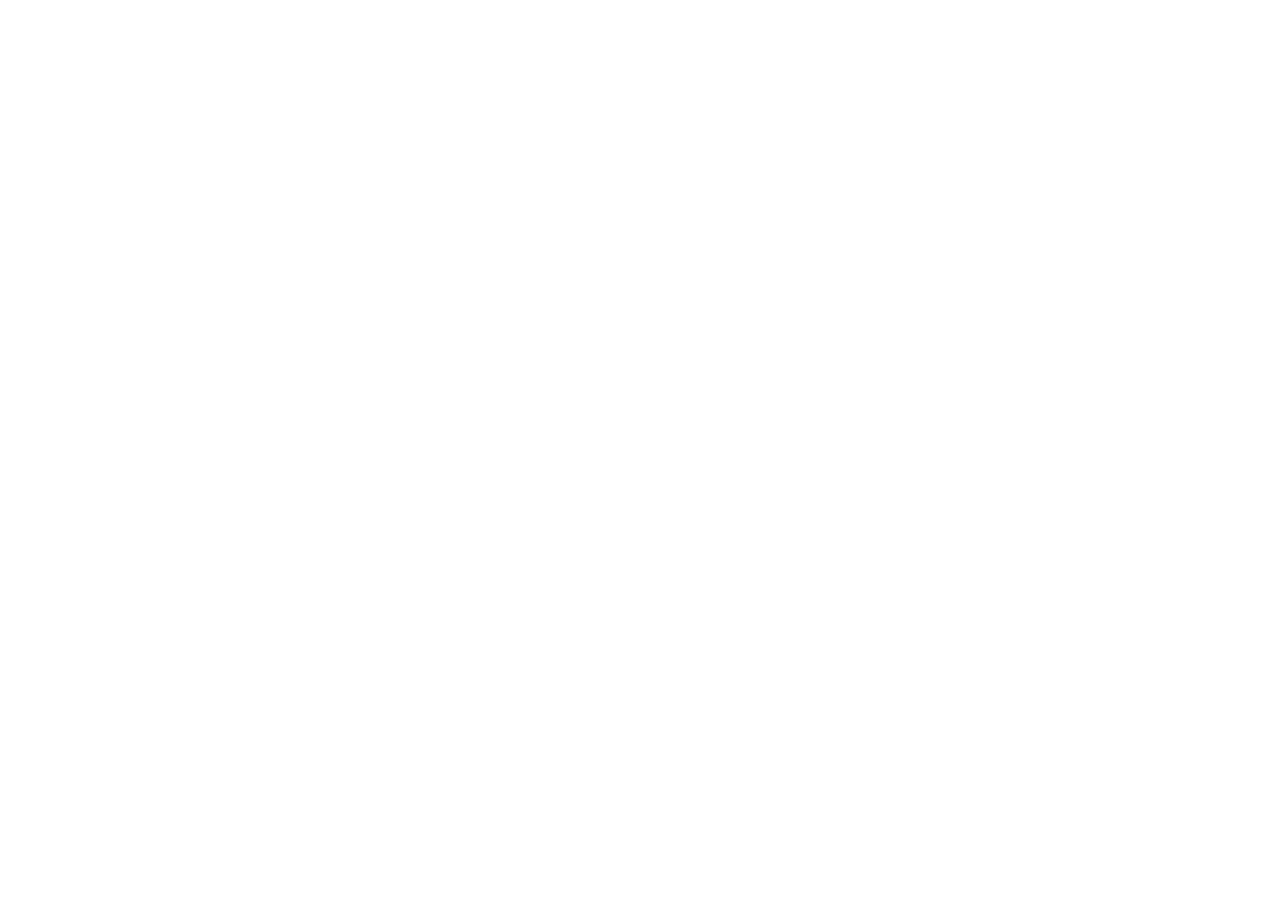
==== addtocart.html @ a1c902e0 "second commit" ====
<!DOCTYPE html>
<html lang="en">
<head>
    <meta charset="UTF-8">
    <meta name="viewport" content="width=device-width, initial-scale=1.0">
    <meta http-equiv="X-UA-Compatible" content="ie=edge">
    <title>Document</title>
</head>
<body>
    <div></div>
    <div></div>
</body>
</html>
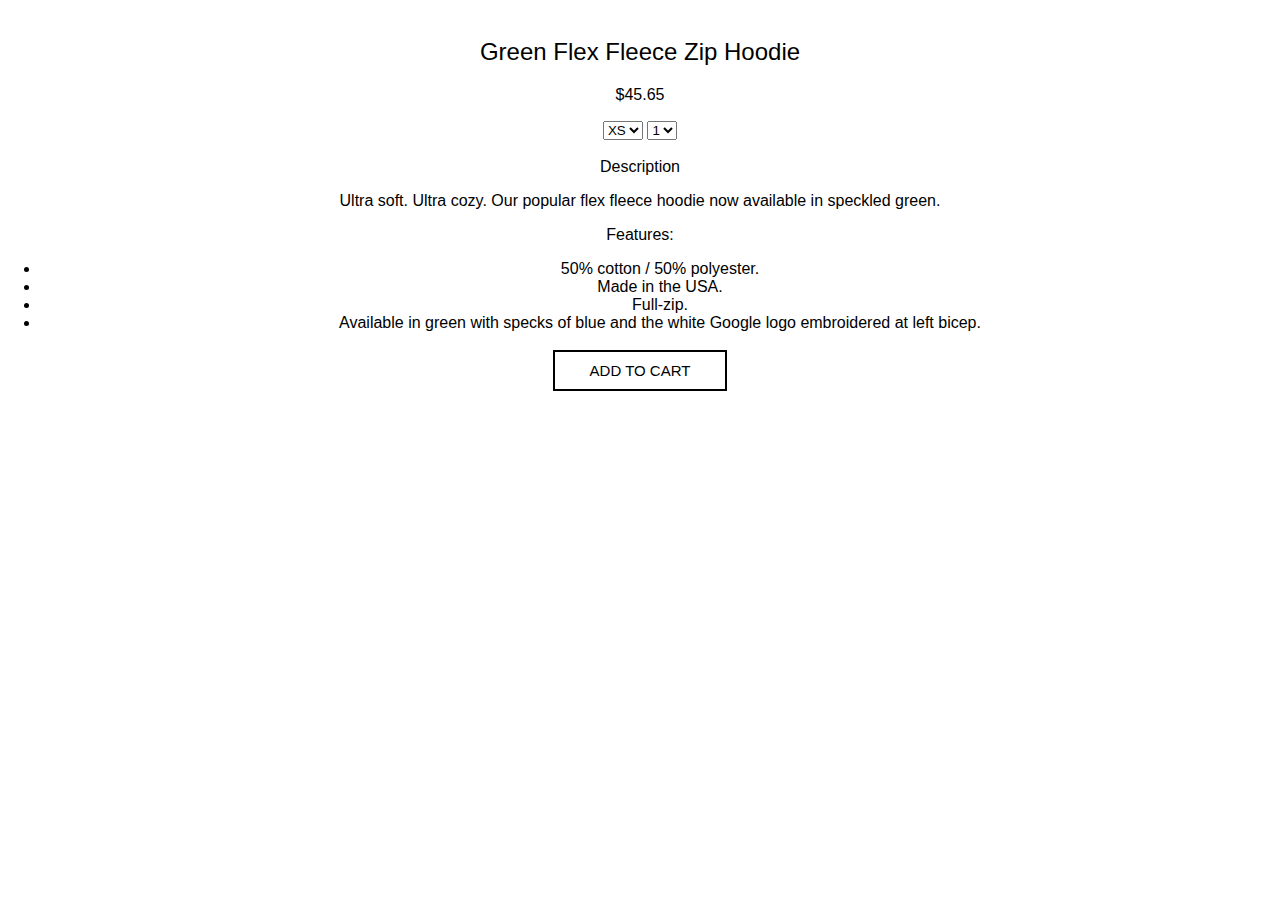
==== commit 09ab4ae1: "html page commit" ====
--- a/addtocart.html
+++ b/addtocart.html
@@ -3,11 +3,52 @@
 <head>
     <meta charset="UTF-8">
     <meta name="viewport" content="width=device-width, initial-scale=1.0">
-    <meta http-equiv="X-UA-Compatible" content="ie=edge">
+	<meta http-equiv="X-UA-Compatible" content="ie=edge">
+	<link rel="stylesheet" href="style.css">
     <title>Document</title>
 </head>
 <body>
-    <div></div>
-    <div></div>
-</body>
-</html>+    <div>
+		<div>
+			<img/>
+		</div>
+		<div>
+			<div>
+				<h2>Green Flex Fleece Zip Hoodie</h2>
+				<p>&#36;45.65</p>
+			</div>
+			<div>
+				<select>
+					<option>XS</option>
+					<option>S</option>
+					<option>M</option>
+					<option>L</option>
+					<option>XL</option>
+				</select>
+				<select>
+					<option>1</option>
+					<option>2</option>
+					<option>3</option>
+					<option>4</option>
+					<option>5</option>
+				</select>
+			</div>
+			<div>
+				<p>Description</p>
+				<p>Ultra soft. Ultra cozy. Our popular flex fleece hoodie now available in speckled green.</p>
+				<div>
+					<p>Features:</p>
+					<ul>
+						<li>50% cotton / 50% polyester.</li>
+						<li>Made in the USA.</li>
+						<li>Full-zip.</li>
+						<li>Available in green with specks of blue and the white Google logo embroidered at left bicep.</li>
+					</ul>
+				</div>
+			</div>
+			<div class="shop-btn">
+			<a href="checkout.html" >ADD TO CART</a>
+			</div>
+
+		</div>
+	</div--- a/style.css
+++ b/style.css
@@ -0,0 +1,167 @@
+/*---------giving font family for whole document----------*/
+
+body {
+    margin: 0px;
+}
+
+* {
+    font-family: sans-serif;
+    text-align: center;
+    font-weight: 400;
+}
+
+div {
+    margin-bottom: 1.1em;
+}
+
+/*Removing underline from all anchor tag*/
+
+a {
+    text-decoration: none;
+    color: black;
+}
+
+/*------shop now button-------*/
+
+.shop-btn>a {
+    font-size: 15px;
+    padding: 10px 35px;
+    display: inline-block;
+    border: 2px solid black;
+}
+
+.shop-btn>a:active {
+    background-color: black;
+    color: white;
+}
+
+/*-----------------Header part CSS start here---------------------------*/
+.header{
+    position: relative;
+}
+/*---page main heading SHOP---*/
+.main-heading {
+    font-size: medium;
+    font-weight: 800;
+    margin-top: 1.4em;
+}
+
+/*-----giving css to navbar-----*/
+
+.nav-container {
+    display: flex;
+    justify-content: center;
+}
+
+.nav-container>div {
+    margin: 0px;
+}
+
+.nav-container a {
+    color: black;
+    font-size: small;
+    margin-right: 30px;
+}
+
+.nav-container a:active {
+    background-color: black;
+    opacity: 0.5;
+    border-bottom: 1px solid black;
+}
+
+/*----Css for cart icon-----*/
+
+.cart-icon {
+    position: absolute;
+    width: 20px;
+    top: 0;
+    right: 25px;
+}
+
+/*-----CSS for home itmes-----*/
+
+.home {
+    display: grid;
+    grid-template-columns: repeat(2, 1fr);
+}
+
+.mens-wear {
+    grid-column: 1/3;
+}
+
+.ladies-wear {
+    grid-column: 1/3;
+}
+
+/*------giving css to profile pic ------*/
+
+.profile-pic {
+    height: 51vh;
+    background-size: cover;
+    background-repeat: no-repeat;
+    background-position: center;
+}
+
+/*giving background to mens wear*/
+
+.mens-pic {
+    background-image: url('image/mens_outerwear.jpg');
+}
+
+/*giving background to ladies wear*/
+
+.lady-pic {
+    background-image: url('image/ladies_outerwear.jpg');
+}
+
+.mens-tshirt-pic {
+    background-image: url('image/mens_tshirts.jpg');
+}
+
+.ladies-tshirt-pic {
+    background-image: url('image/ladies_tshirts.jpg');
+}
+
+/*-----------footer-------------*/
+
+.footer {
+    margin: 0%;
+}
+
+.footer h5 {
+    opacity: 0.7;
+}
+
+.footer>span {
+    background-color: rgb(39, 39, 39);
+    color: white;
+    font-size: 13px;
+    padding: 12px 20px 18px 20px;
+}
+
+/*-----css for mens outerwear------*/
+
+.item-container {
+    display: grid;
+    grid-template-columns: repeat(2, 1fr);
+}
+
+.item-container img {
+    max-width: 100%;
+}
+
+/*------responsive queries------*/
+
+@media only screen and (min-width: 768px) {
+    .item-container {
+        grid-template-columns: repeat(3, 1fr);
+    }
+}
+@media only screen and (max-width:767px){
+    #no-profile{
+        display: none;
+    }
+    .nav-container{
+        display: none;
+    }
+}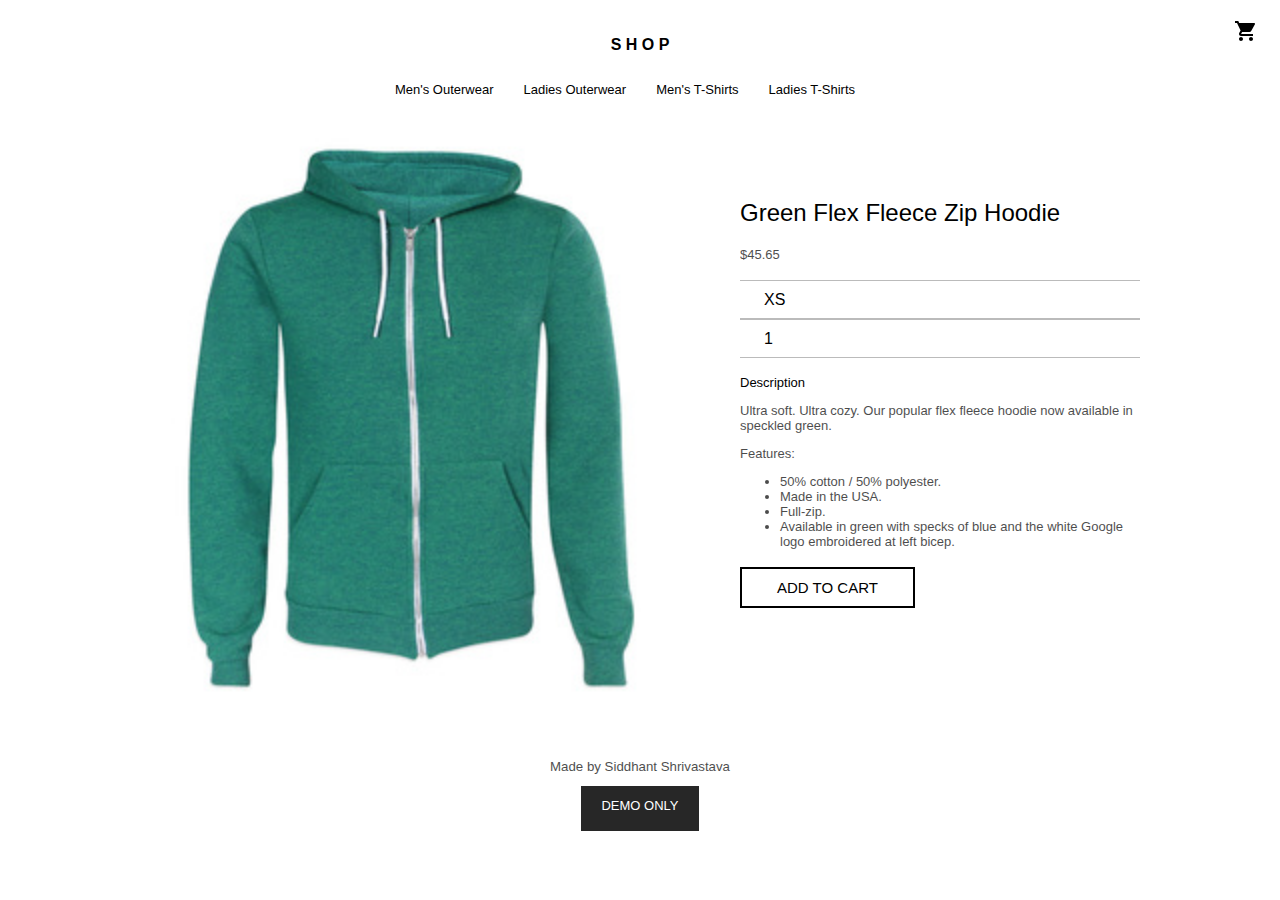
==== commit 296053d5: "last commit" ====
--- a/addtocart.html
+++ b/addtocart.html
@@ -1,54 +1,98 @@
 <!DOCTYPE html>
 <html lang="en">
+
 <head>
-    <meta charset="UTF-8">
-    <meta name="viewport" content="width=device-width, initial-scale=1.0">
+	<meta charset="UTF-8">
+	<meta name="viewport" content="width=device-width, initial-scale=1.0">
 	<meta http-equiv="X-UA-Compatible" content="ie=edge">
 	<link rel="stylesheet" href="style.css">
-    <title>Document</title>
+	<link rel="stylesheet" href="common-style.css">
+	<title>Document</title>
 </head>
+
 <body>
-    <div>
+	<!--header part with navbar-->
+	<div class="header align-text-center">
 		<div>
-			<img/>
+			<h1>
+				<a href="index.html" class="main-heading">S H O P</a>
+			</h1>
+			<a href="#">
+				<img src="image/cart.svg" alt="cart" class="cart-icon">
+			</a>
 		</div>
-		<div>
+		<div class="nav-container">
 			<div>
-				<h2>Green Flex Fleece Zip Hoodie</h2>
-				<p>&#36;45.65</p>
+				<a href="mens-outwear.html">Men's Outerwear</a>
 			</div>
 			<div>
-				<select>
-					<option>XS</option>
-					<option>S</option>
-					<option>M</option>
-					<option>L</option>
-					<option>XL</option>
-				</select>
-				<select>
-					<option>1</option>
-					<option>2</option>
-					<option>3</option>
-					<option>4</option>
-					<option>5</option>
-				</select>
+				<a href="mens-outwear.html">Ladies Outerwear</a>
 			</div>
 			<div>
-				<p>Description</p>
-				<p>Ultra soft. Ultra cozy. Our popular flex fleece hoodie now available in speckled green.</p>
+				<a href="mens-outwear.html">Men's T-Shirts</a>
+			</div>
+			<div>
+				<a href="mens-outwear.html">Ladies T-Shirts</a>
+			</div>
+		</div>
+	</div>
+	<div class="addtocart">
+		<div class="align-text-center">
+			<img src="/menstshirt/3.jpg" />
+		</div>
+		<div class="details">
+			<div class="details-padding">
 				<div>
-					<p>Features:</p>
-					<ul>
-						<li>50% cotton / 50% polyester.</li>
-						<li>Made in the USA.</li>
-						<li>Full-zip.</li>
-						<li>Available in green with specks of blue and the white Google logo embroidered at left bicep.</li>
-					</ul>
+					<h2>Green Flex Fleece Zip Hoodie</h2>
+					<p class="highlight-txt textsize">&#36;45.65</p>
+				</div>
+				<div>
+					<select class="select-box">
+						<option>XS</option>
+						<option>S</option>
+						<option>M</option>
+						<option>L</option>
+						<option>XL</option>
+					</select>
+					<select class="select-box">
+						<option>1</option>
+						<option>2</option>
+						<option>3</option>
+						<option>4</option>
+						<option>5</option>
+					</select>
+				</div>
+
+				<div class="textsize">
+					<strong>
+						<p>Description</p>
+					</strong>
+
+					<p class="highlight-txt">Ultra soft. Ultra cozy. Our popular flex fleece hoodie now available in speckled green.</p>
+					<div class="highlight-txt">
+						<p>Features:</p>
+						<ul>
+							<li>50% cotton / 50% polyester.</li>
+							<li>Made in the USA.</li>
+							<li>Full-zip.</li>
+							<li>Available in green with specks of blue and the white Google logo embroidered at left bicep.</li>
+						</ul>
+					</div>
 				</div>
 			</div>
-			<div class="shop-btn">
-			<a href="checkout.html" >ADD TO CART</a>
+			<div class="add-btn shop-btn">
+				<a href="checkout.html">ADD TO CART</a>
 			</div>
 
 		</div>
-	</div+	</div>
+	<!--footer part-->
+	<div class="footer align-text-center display-none">
+		<a href="">
+			<h5>Made by Siddhant Shrivastava</h5>
+		</a>
+		<span>DEMO ONLY</span>
+	</div>
+</body>
+
+</html>--- a/style.css
+++ b/style.css
@@ -1,82 +1,4 @@
-/*---------giving font family for whole document----------*/
 
-body {
-    margin: 0px;
-}
-
-* {
-    font-family: sans-serif;
-    text-align: center;
-    font-weight: 400;
-}
-
-div {
-    margin-bottom: 1.1em;
-}
-
-/*Removing underline from all anchor tag*/
-
-a {
-    text-decoration: none;
-    color: black;
-}
-
-/*------shop now button-------*/
-
-.shop-btn>a {
-    font-size: 15px;
-    padding: 10px 35px;
-    display: inline-block;
-    border: 2px solid black;
-}
-
-.shop-btn>a:active {
-    background-color: black;
-    color: white;
-}
-
-/*-----------------Header part CSS start here---------------------------*/
-.header{
-    position: relative;
-}
-/*---page main heading SHOP---*/
-.main-heading {
-    font-size: medium;
-    font-weight: 800;
-    margin-top: 1.4em;
-}
-
-/*-----giving css to navbar-----*/
-
-.nav-container {
-    display: flex;
-    justify-content: center;
-}
-
-.nav-container>div {
-    margin: 0px;
-}
-
-.nav-container a {
-    color: black;
-    font-size: small;
-    margin-right: 30px;
-}
-
-.nav-container a:active {
-    background-color: black;
-    opacity: 0.5;
-    border-bottom: 1px solid black;
-}
-
-/*----Css for cart icon-----*/
-
-.cart-icon {
-    position: absolute;
-    width: 20px;
-    top: 0;
-    right: 25px;
-}
 
 /*-----CSS for home itmes-----*/
 
@@ -93,6 +15,111 @@
     grid-column: 1/3;
 }
 
+/*------add to cart page-----*/
+
+.addtocart {
+    display: flex;
+    justify-content: center;
+}
+
+.addtocart img {
+    width: 600px;
+    max-width: 100%;
+}
+
+.select-box {
+    width: 100%;
+    appearance: none;
+    padding: 10px 24px;
+    border: none;
+    background-color: transparent;
+    border-radius: 0;
+    font-size: 1em;
+    font-weight: 300;
+    border-bottom: 1px solid rgb(187, 187, 187);
+    border-top: 1px solid rgb(187, 187, 187);
+    margin: 0;
+}
+
+.details {
+    margin: 64px 32px;
+    width: 50%;
+    max-width: 400px;
+}
+
+.textsize {
+    font-size: 13px;
+}
+
+/*--------checkout page--------*/
+
+.checkout-details {
+    display: grid;
+    grid-template-columns: repeat(8, 1fr);
+    margin: 40px 0px;
+    justify-items: center;
+    align-items: center;
+}
+
+.checkout-details div {
+    display: inline-block;
+    margin: 0px 30px;
+}
+
+.checkout-top {
+    margin-top: 82px;
+}
+
+.cross-icon {
+    width: 10px;
+    height: 10px;
+}
+
+.text-wrapper {
+    display: inline-block;
+    max-width: 100%;
+    text-decoration: none;
+    white-space: nowrap;
+    overflow: hidden;
+    text-overflow: ellipsis
+}
+
+.checkout-img {
+    width: 75px;
+    height: 90px;
+}
+
+.align-text-right {
+    text-align: right;
+    margin-right: 25%;
+}
+
+/*------place-order-------*/
+
+.form-align {
+    padding: 0px 20px 20px 20px;
+}
+
+.display-inline {
+    display: inline;
+}
+.select-box2{
+    width: 100%;
+    appearance: none;
+    padding: 10px 24px;
+    border: none;
+    background-color: transparent;
+    border-radius: 0;
+    font-size: 1em;
+    font-weight: 300;
+    border-bottom: 1px solid rgb(187, 187, 187);
+    margin: 0;
+}
+input{
+    border:none;
+    border-bottom: 1px solid grey;
+    width: 100%;
+}
 /*------giving css to profile pic ------*/
 
 .profile-pic {
@@ -150,18 +177,3 @@
     max-width: 100%;
 }
 
-/*------responsive queries------*/
-
-@media only screen and (min-width: 768px) {
-    .item-container {
-        grid-template-columns: repeat(3, 1fr);
-    }
-}
-@media only screen and (max-width:767px){
-    #no-profile{
-        display: none;
-    }
-    .nav-container{
-        display: none;
-    }
-}--- a/common-style.css
+++ b/common-style.css
@@ -0,0 +1,138 @@
+/*---------giving font family for whole document----------*/
+
+body {
+    margin: 0;
+}
+
+* {
+    font-family: 'Roboto', 'Noto', sans-serif;
+    font-weight: 400;
+}
+
+div {
+    margin-bottom: 1.1em;
+}
+
+.align-text-center {
+    text-align: center;
+}
+
+.highlight-txt {
+    opacity: .7;
+}
+
+.sub-headings {
+    font-size: 13px;
+    font-weight: 568;
+}
+
+/*Removing underline from all anchor tag*/
+
+a {
+    text-decoration: none;
+    color: black;
+}
+
+/*------shop now button-------*/
+
+.shop-btn>a {
+    font-size: 15px;
+    padding: 10px 35px;
+    display: inline-block;
+    border: 2px solid black;
+}
+
+.shop-btn>a:active {
+    background-color: black;
+    color: white;
+}
+/*-----------------Header part CSS start here---------------------------*/
+
+.header {
+    position: relative;
+}
+
+/*---page main heading SHOP---*/
+
+.main-heading {
+    font-size: medium;
+    font-weight: 800;
+    margin-top: 1.4em;
+}
+
+/*-----giving css to navbar-----*/
+
+.nav-container {
+    display: flex;
+    justify-content: center;
+}
+
+.nav-container>div {
+    margin: 0px;
+}
+
+.nav-container a {
+    color: black;
+    font-size: small;
+    margin-right: 30px;
+}
+
+.nav-container a:active {
+    background-color: black;
+    opacity: 0.5;
+    border-bottom: 1px solid black;
+}
+
+/*----Css for cart icon-----*/
+
+.cart-icon {
+    position: absolute;
+    width: 20px;
+    top: 0;
+    right: 25px;
+}
+
+/*------responsive queries------*/
+
+@media only screen and (min-width: 768px) {
+    .item-container {
+        grid-template-columns: repeat(3, 1fr);
+    }
+}
+
+@media only screen and (max-width:767px) {
+    #no-profile {
+        display: none;
+    }
+    .nav-container {
+        display: none;
+    }
+    .addtocart {
+        flex-direction: column;
+    }
+    .details {
+        margin: 20px 0px 60px 0px;
+        padding: 0px;
+        width: 600px;
+        max-width: 100%;
+    }
+    .details-padding {
+        padding: 0px 20px;
+    }
+    .display-none {
+        display: none;
+    }
+    .add-btn>a {
+        color: white;
+        position: fixed;
+        bottom: 0;
+        left: 0;
+        right: 0;
+        padding: 20px 0px;
+        border: none;
+        background-color: rgb(12, 12, 75);
+        text-align: center;
+        width: 100%;
+        font-size: 15px;
+    }
+}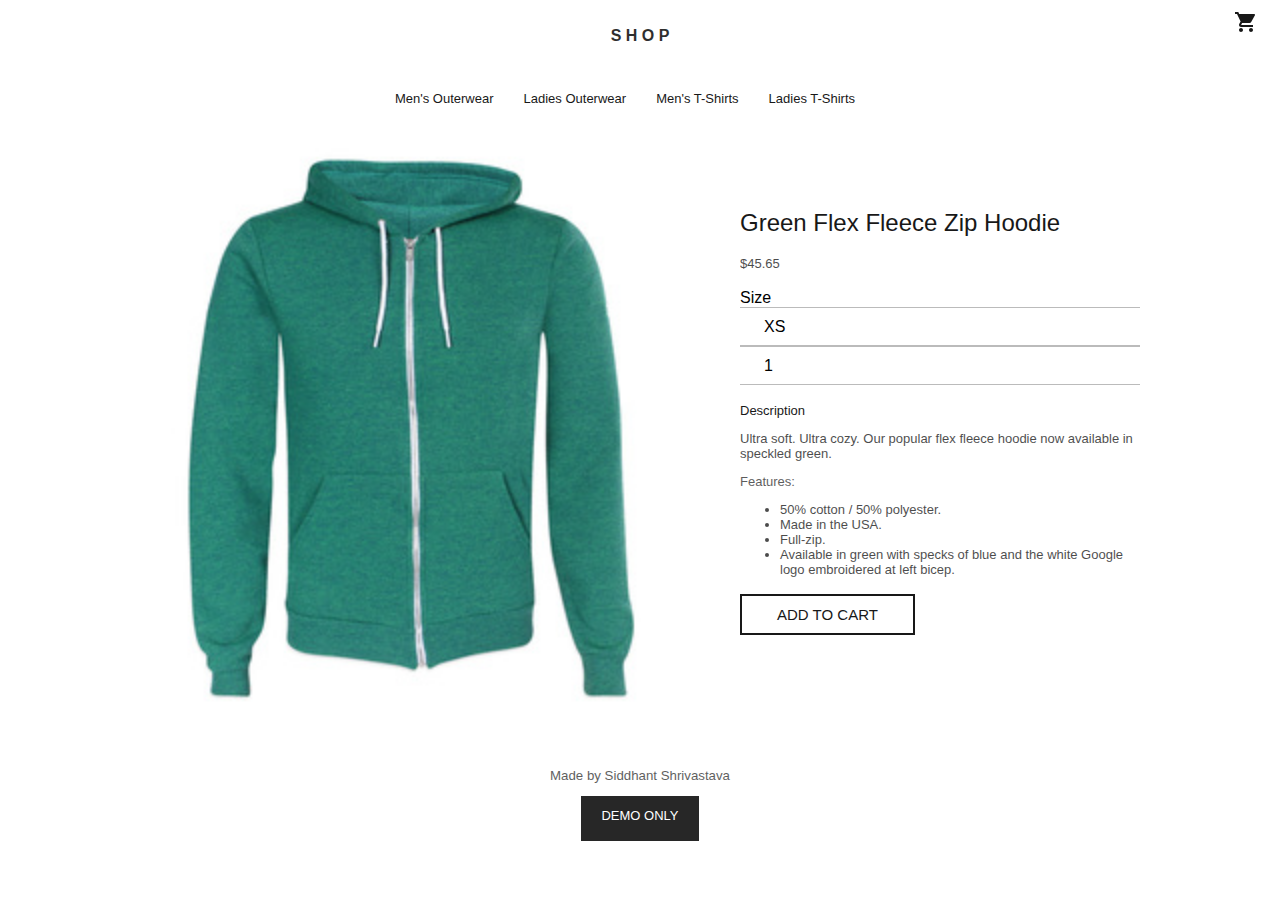
==== commit 0e0baa42: "last commit" ====
--- a/addtocart.html
+++ b/addtocart.html
@@ -6,7 +6,6 @@
 	<meta name="viewport" content="width=device-width, initial-scale=1.0">
 	<meta http-equiv="X-UA-Compatible" content="ie=edge">
 	<link rel="stylesheet" href="style.css">
-	<link rel="stylesheet" href="common-style.css">
 	<title>Document</title>
 </head>
 
@@ -17,7 +16,7 @@
 			<h1>
 				<a href="index.html" class="main-heading">S H O P</a>
 			</h1>
-			<a href="#">
+			<a href="checkout.html">
 				<img src="image/cart.svg" alt="cart" class="cart-icon">
 			</a>
 		</div>
@@ -36,6 +35,7 @@
 			</div>
 		</div>
 	</div>
+	<!--main page start here-->
 	<div class="addtocart">
 		<div class="align-text-center">
 			<img src="/menstshirt/3.jpg" />
@@ -47,7 +47,8 @@
 					<p class="highlight-txt textsize">&#36;45.65</p>
 				</div>
 				<div>
-					<select class="select-box">
+					<label select>Size</label>
+					<select class="select-box" >
 						<option>XS</option>
 						<option>S</option>
 						<option>M</option>
--- a/style.css
+++ b/style.css
@@ -1,4 +1,102 @@
-
+/*---------giving font family for whole document----------*/
+
+body {
+    margin: 0;
+}
+
+* {
+    font-family: 'Roboto', 'Noto', sans-serif;
+    font-weight: 400;
+    
+}
+p,h1,h2,h3,h4,h5,h6,a{
+    opacity: 0.9;
+}
+
+div {
+    margin-bottom: 1.1em;
+}
+
+.align-text-center {
+    text-align: center;
+}
+
+.highlight-txt {
+    opacity: .7;
+}
+
+.sub-headings {
+    font-size: 13px;
+    font-weight: 568;
+}
+
+/*Removing underline from all anchor tag*/
+
+a {
+    text-decoration: none;
+    color: black;
+}
+
+/*------shop now button-------*/
+
+.shop-btn>a {
+    font-size: 15px;
+    padding: 10px 35px;
+    display: inline-block;
+    border: 2px solid black;
+}
+
+.shop-btn>a:active {
+    background-color: black;
+    color: white;
+}
+
+/*-----------------Header part CSS start here---------------------------*/
+
+.header {
+    position: relative;
+}
+.header h1{
+    margin: 12px 0px 40px 0px;
+}
+/*---page main heading SHOP---*/
+
+.main-heading {
+    font-size: medium;
+    font-weight: 800;
+}
+
+/*-----giving css to navbar-----*/
+
+.nav-container {
+    display: flex;
+    justify-content: center;
+}
+
+.nav-container>div {
+    margin: 0px;
+}
+
+.nav-container a {
+    color: black;
+    font-size: small;
+    margin-right: 30px;
+}
+
+.nav-container a:active {
+    background-color: black;
+    opacity: 0.5;
+    border-bottom: 1px solid black;
+}
+
+/*----Css for cart icon-----*/
+
+.cart-icon {
+    position: absolute;
+    width: 20px;
+    top: 0;
+    right: 25px;
+}
 
 /*-----CSS for home itmes-----*/
 
@@ -103,7 +201,8 @@
 .display-inline {
     display: inline;
 }
-.select-box2{
+
+.select-box2 {
     width: 100%;
     appearance: none;
     padding: 10px 24px;
@@ -115,11 +214,13 @@
     border-bottom: 1px solid rgb(187, 187, 187);
     margin: 0;
 }
-input{
-    border:none;
+
+input {
+    border: none;
     border-bottom: 1px solid grey;
     width: 100%;
 }
+
 /*------giving css to profile pic ------*/
 
 .profile-pic {
@@ -170,10 +271,64 @@
 
 .item-container {
     display: grid;
-    grid-template-columns: repeat(2, 1fr);
+    grid-template-columns: repeat(1, 1fr);
 }
 
 .item-container img {
     max-width: 100%;
 }
 
+/*------responsive queries------*/
+
+@media only screen and (min-width:360px) and (max-width:767px) {
+    .item-container {
+        grid-template-columns: repeat(2, 1fr);
+    }
+}
+
+@media only screen and (min-width: 768px) {
+    .item-container {
+        grid-template-columns: repeat(3, 1fr);
+    }
+}
+
+@media only screen and (max-width:767px) {
+    #no-profile {
+        display: none;
+    }
+    .header h1{
+        margin: 12px 0px 12px 0px;
+    }
+    .nav-container {
+        display: none;
+    }
+    .addtocart {
+        flex-direction: column;
+    }
+    .details {
+        margin: 20px 0px 60px 0px;
+        padding: 0px;
+        width: 600px;
+        max-width: 100%;
+    }
+    .details-padding {
+        padding: 0px 20px;
+    }
+    .display-none {
+        display: none;
+    }
+    .add-btn>a {
+        opacity: 1;
+        color: white;
+        position: fixed;
+        bottom: 0;
+        left: 0;
+        right: 0;
+        padding: 25px 0px;
+        border: none;
+        background-color: #000044;
+        text-align: center;
+        width: 100%;
+        font-size: 15px;
+    }
+}